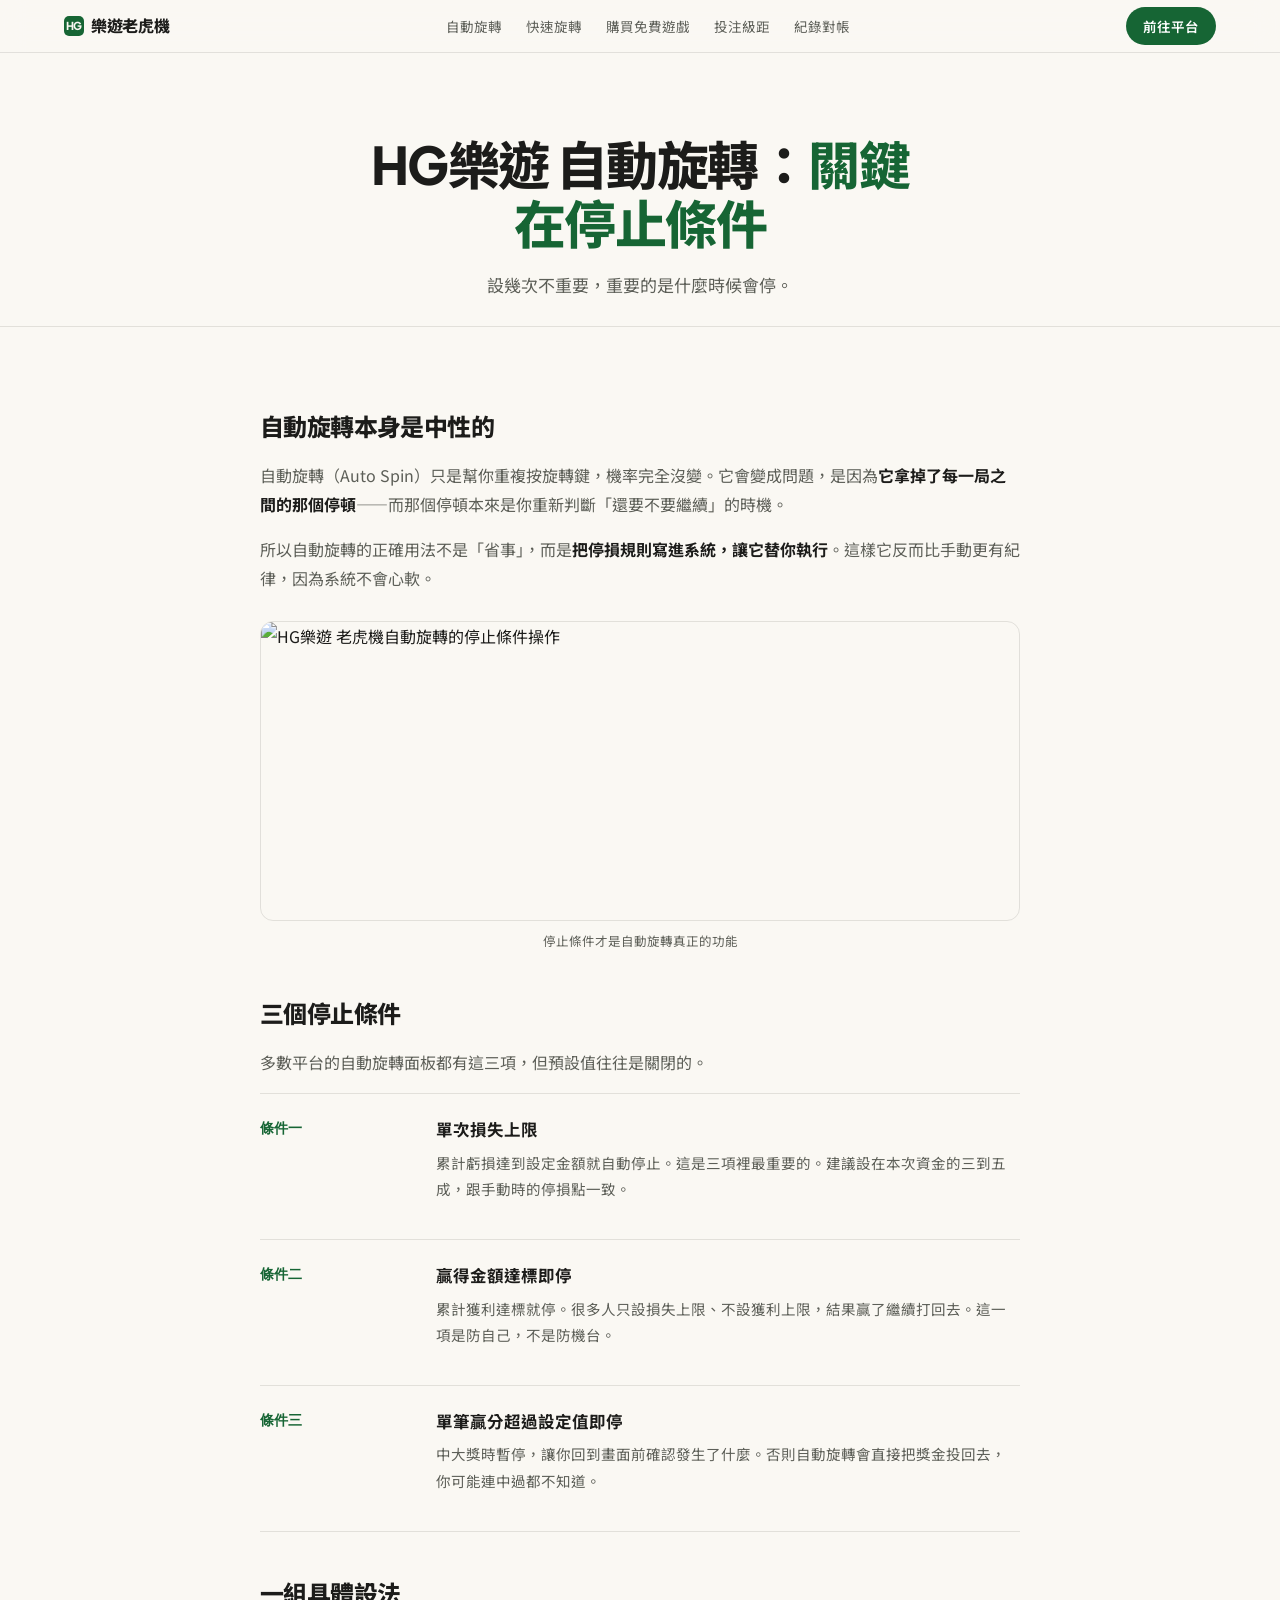
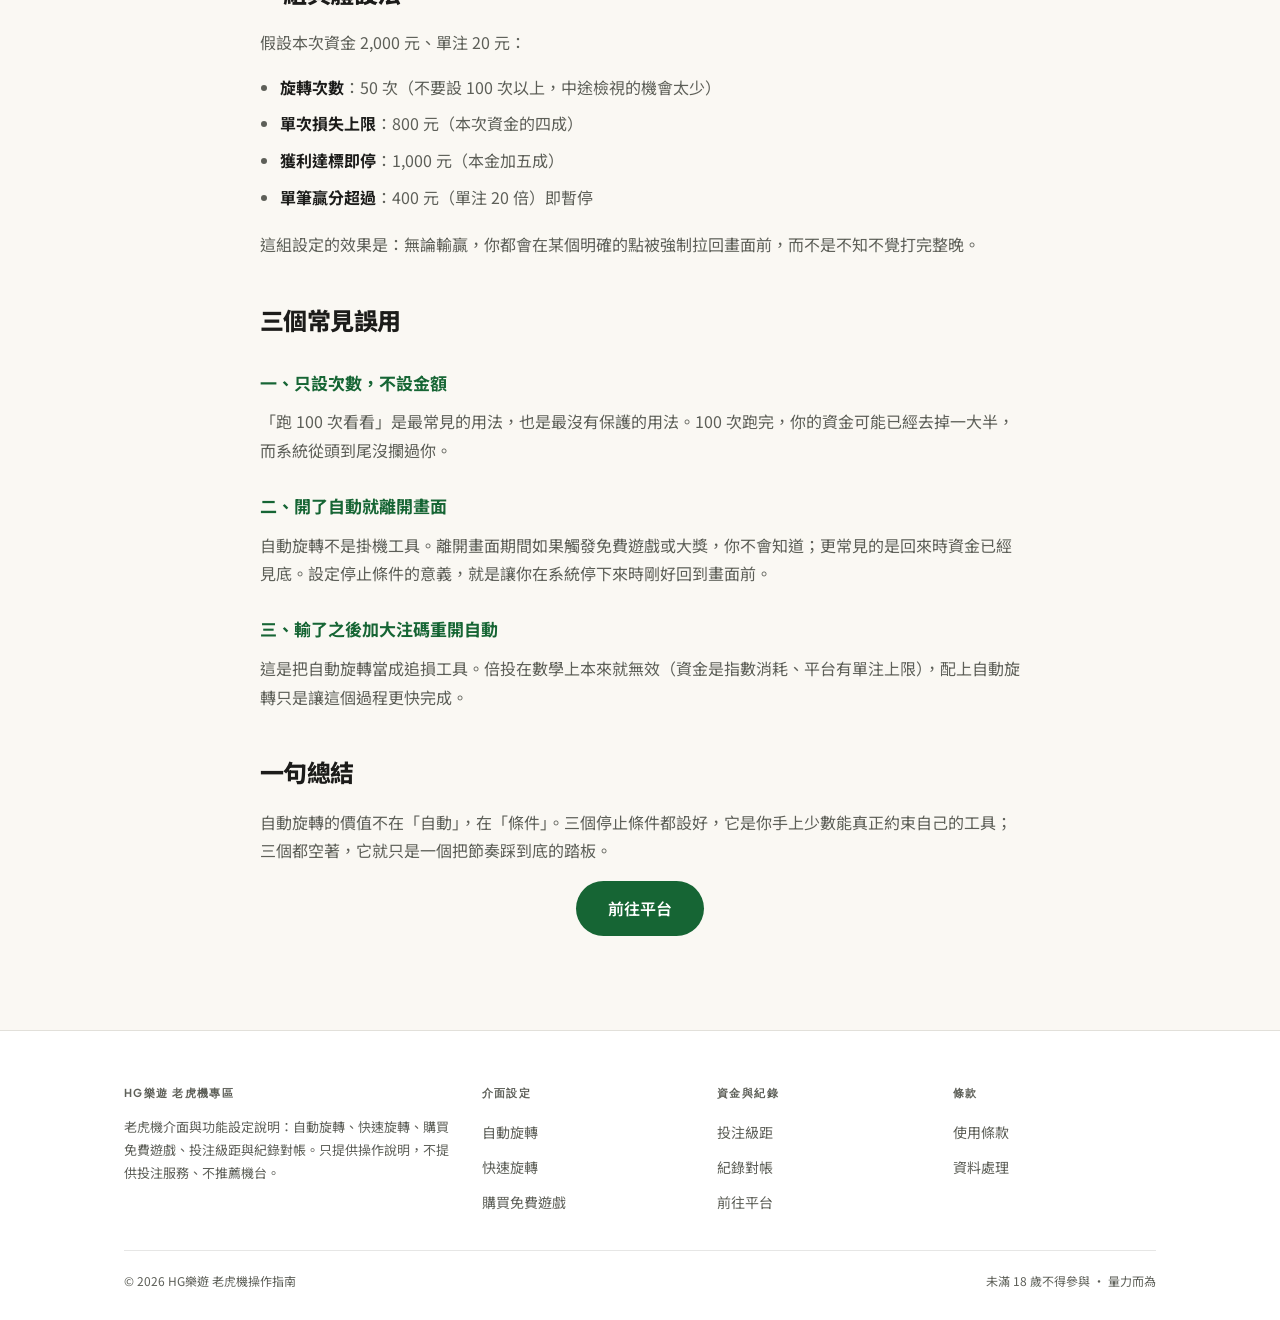
==== autospin/index.html @ 5f043693 "add autospin/index.html" ====
<!DOCTYPE html>
<html lang="zh-TW">
<head>
<meta charset="UTF-8">
<meta name="viewport" content="width=device-width,initial-scale=1">
<title>HG樂遊 自動旋轉設定｜三個停止條件與常見誤用</title>
<meta name="description" content="HG樂遊 老虎機的自動旋轉怎麼設才安全：次數、單次損失上限、贏得金額達標即停三個條件的作用，以及把自動旋轉當成紀律工具的具體設法。">
<link rel="canonical" href="https://hgleyo-slot.onrender.com/autospin/">
<link rel="preconnect" href="https://fonts.googleapis.com">
<link rel="preconnect" href="https://fonts.gstatic.com" crossorigin>
<link href="https://fonts.googleapis.com/css2?family=Plus+Jakarta+Sans:wght@700;800&family=Noto+Sans+TC:wght@400;500;700&display=swap" rel="stylesheet">
<link rel="stylesheet" href="../dialset.css">
</head>
<body>

<header class="rail">
  <div class="rail-in">
    <a class="tagmark" href="/"><s>HG</s>樂遊老虎機</a>
    <nav class="railnav">
      <a href="/autospin/">自動旋轉</a>
      <a href="/turbo/">快速旋轉</a>
      <a href="/featurebuy/">購買免費遊戲</a>
      <a href="/betsize/">投注級距</a>
      <a href="/history/">紀錄對帳</a>
    </nav>
    <a class="pill" href="https://s.leyo.tw/r?p=fuFe9sA0GXmb">前往平台</a>
  </div>
</header>

<section class="deck">
  <div class="mid">
    <h1>HG樂遊 自動旋轉：<i>關鍵在停止條件</i></h1>
    <p class="sub">設幾次不重要，重要的是什麼時候會停。</p>
  </div>
</section>

<section class="block">
  <div class="mid">
    <div class="prose">

      <h2>自動旋轉本身是中性的</h2>
      <p>自動旋轉（Auto Spin）只是幫你重複按旋轉鍵，機率完全沒變。它會變成問題，是因為<strong>它拿掉了每一局之間的那個停頓</strong>——而那個停頓本來是你重新判斷「還要不要繼續」的時機。</p>
      <p>所以自動旋轉的正確用法不是「省事」，而是<strong>把停損規則寫進系統，讓它替你執行</strong>。這樣它反而比手動更有紀律，因為系統不會心軟。</p>

      <div class="shot">
        <img src="https://images.pexels.com/photos/11361810/pexels-photo-11361810.jpeg?auto=compress&cs=tinysrgb&w=1400" alt="HG樂遊 老虎機自動旋轉的停止條件操作">
        <figcaption>停止條件才是自動旋轉真正的功能</figcaption>
      </div>

      <h2>三個停止條件</h2>
      <p>多數平台的自動旋轉面板都有這三項，但預設值往往是關閉的。</p>
      <div class="notes">
        <div class="note"><b>條件一</b><div><h4>單次損失上限</h4><p>累計虧損達到設定金額就自動停止。這是三項裡最重要的。建議設在本次資金的三到五成，跟手動時的停損點一致。</p></div></div>
        <div class="note"><b>條件二</b><div><h4>贏得金額達標即停</h4><p>累計獲利達標就停。很多人只設損失上限、不設獲利上限，結果贏了繼續打回去。這一項是防自己，不是防機台。</p></div></div>
        <div class="note"><b>條件三</b><div><h4>單筆贏分超過設定值即停</h4><p>中大獎時暫停，讓你回到畫面前確認發生了什麼。否則自動旋轉會直接把獎金投回去，你可能連中過都不知道。</p></div></div>
      </div>

      <h2>一組具體設法</h2>
      <p>假設本次資金 2,000 元、單注 20 元：</p>
      <ul>
        <li><strong>旋轉次數</strong>：50 次（不要設 100 次以上，中途檢視的機會太少）</li>
        <li><strong>單次損失上限</strong>：800 元（本次資金的四成）</li>
        <li><strong>獲利達標即停</strong>：1,000 元（本金加五成）</li>
        <li><strong>單筆贏分超過</strong>：400 元（單注 20 倍）即暫停</li>
      </ul>
      <p>這組設定的效果是：無論輸贏，你都會在某個明確的點被強制拉回畫面前，而不是不知不覺打完整晚。</p>

      <h2>三個常見誤用</h2>
      <h3>一、只設次數，不設金額</h3>
      <p>「跑 100 次看看」是最常見的用法，也是最沒有保護的用法。100 次跑完，你的資金可能已經去掉一大半，而系統從頭到尾沒攔過你。</p>

      <h3>二、開了自動就離開畫面</h3>
      <p>自動旋轉不是掛機工具。離開畫面期間如果觸發免費遊戲或大獎，你不會知道；更常見的是回來時資金已經見底。設定停止條件的意義，就是讓你在系統停下來時剛好回到畫面前。</p>

      <h3>三、輸了之後加大注碼重開自動</h3>
      <p>這是把自動旋轉當成追損工具。倍投在數學上本來就無效（資金是指數消耗、平台有單注上限），配上自動旋轉只是讓這個過程更快完成。</p>

      <h2>一句總結</h2>
      <p>自動旋轉的價值不在「自動」，在「條件」。三個停止條件都設好，它是你手上少數能真正約束自己的工具；三個都空著，它就只是一個把節奏踩到底的踏板。</p>

      <p style="text-align:center"><a class="pill pill-xl" href="https://s.leyo.tw/r?p=fuFe9sA0GXmb">前往平台</a></p>
    </div>
  </div>
</section>

<footer class="tailfoot">
  <div class="mid">
    <div class="tf-row">
      <div><h5>HG樂遊 老虎機專區</h5><p class="tf-note">老虎機介面與功能設定說明：自動旋轉、快速旋轉、購買免費遊戲、投注級距與紀錄對帳。只提供操作說明，不提供投注服務、不推薦機台。</p></div>
      <div><h5>介面設定</h5><a href="/autospin/">自動旋轉</a><a href="/turbo/">快速旋轉</a><a href="/featurebuy/">購買免費遊戲</a></div>
      <div><h5>資金與紀錄</h5><a href="/betsize/">投注級距</a><a href="/history/">紀錄對帳</a><a href="https://s.leyo.tw/r?p=fuFe9sA0GXmb">前往平台</a></div>
      <div><h5>條款</h5><a href="/useagree/">使用條款</a><a href="/dataguide/">資料處理</a></div>
    </div>
    <div class="tf-end"><span>© 2026 HG樂遊 老虎機操作指南</span><span>未滿 18 歲不得參與 · 量力而為</span></div>
  </div>
</footer>

</body>
</html>
---- dialset.css ----
/* dialset.css — HG樂遊 老虎機操作介面指南 */

:root{
  --ivory:#faf8f3;
  --ivory-2:#ffffff;
  --ivory-3:#f0ede5;
  --forest:#166534;
  --forest-hi:#15803d;
  --forest-dim:#0f4525;
  --graphite:#1c1c1a;
  --slate:#5d5f58;
  --hair:rgba(28,28,26,.11);
  --hair-2:rgba(28,28,26,.2);
  --span:1080px;
}

*{box-sizing:border-box}
html{scroll-behavior:smooth}
body{
  margin:0;background:var(--ivory);color:var(--graphite);
  font-family:"Noto Sans TC","PingFang TC","Microsoft JhengHei",system-ui,sans-serif;
  font-size:16px;line-height:1.8;-webkit-font-smoothing:antialiased;
}
img{max-width:100%;display:block}
a{color:inherit}
.mid{max-width:var(--span);margin:0 auto;padding:0 24px}

/* ── 頂欄：小標記＋置中導覽 ─────────────── */
.rail{position:sticky;top:0;z-index:80;background:rgba(250,248,243,.92);backdrop-filter:blur(12px);border-bottom:1px solid var(--hair)}
.rail-in{max-width:1200px;margin:0 auto;padding:0 24px;height:52px;display:flex;align-items:center;gap:18px}
.tagmark{
  display:flex;align-items:center;gap:7px;text-decoration:none;flex-shrink:0;
  font-family:"Plus Jakarta Sans","Noto Sans TC",system-ui,sans-serif;
  font-weight:800;font-size:16px;letter-spacing:-.02em;
}
.tagmark s{
  text-decoration:none;width:20px;height:20px;border-radius:5px;
  background:var(--forest);color:var(--ivory);
  display:grid;place-items:center;font-size:11px;font-weight:800;
}
.railnav{display:flex;gap:24px;flex:1;justify-content:center}
.railnav a{text-decoration:none;color:var(--slate);font-size:13.5px}
.railnav a:hover{color:var(--forest)}
.pill{
  display:inline-block;text-decoration:none;border-radius:999px;
  font-size:13.5px;font-weight:600;padding:7px 17px;
  background:var(--forest);color:var(--ivory-2);transition:background .14s ease;
}
.pill:hover{background:var(--forest-hi)}
.pill-line{background:transparent;color:var(--graphite);border:1px solid var(--hair-2)}
.pill-line:hover{background:var(--ivory-3)}
.pill-xl{padding:13px 32px;font-size:16px}

/* ── 堆疊區段：置中標題／副標／按鈕／大圖 ── */
.deck{padding:82px 0 0;text-align:center;border-bottom:1px solid var(--hair)}
.deck-tint{background:var(--ivory-3)}
.deck-white{background:var(--ivory-2)}
.deck h1{
  font-family:"Plus Jakarta Sans","Noto Sans TC",system-ui,sans-serif;
  font-weight:800;font-size:clamp(30px,4.4vw,52px);line-height:1.14;
  letter-spacing:-.03em;margin:0 auto 16px;max-width:16ch;
}
.deck h2{
  font-family:"Plus Jakarta Sans","Noto Sans TC",system-ui,sans-serif;
  font-weight:800;font-size:clamp(25px,3.3vw,38px);line-height:1.18;
  letter-spacing:-.025em;margin:0 auto 14px;max-width:18ch;
}
.deck h1 i,.deck h2 i{font-style:normal;color:var(--forest)}
.deck .sub{color:var(--slate);font-size:17px;max-width:44ch;margin:0 auto 26px}
.deck .acts{display:flex;gap:11px;justify-content:center;flex-wrap:wrap;margin-bottom:44px}
.deck-shot{max-width:920px;margin:0 auto;padding:0 24px}
.deck-shot img{width:100%;height:430px;object-fit:cover;border-radius:16px 16px 0 0;border:1px solid var(--hair);border-bottom:0}
.deck-shot-sm img{height:330px}

/* ── 數據橫列 ─────────────────────────────── */
.gauge{display:grid;grid-template-columns:repeat(4,1fr);border-bottom:1px solid var(--hair);background:var(--ivory-2)}
.gauge div{padding:26px 20px;text-align:center;border-right:1px solid var(--hair)}
.gauge div:last-child{border-right:0}
.gauge b{display:block;font-family:"Plus Jakarta Sans",system-ui,sans-serif;font-size:29px;line-height:1;color:var(--forest);margin-bottom:6px;font-weight:800}
.gauge span{font-size:13px;color:var(--slate)}

/* ── 一般內容區 ───────────────────────────── */
.block{padding:78px 0;border-bottom:1px solid var(--hair)}
.block-tint{background:var(--ivory-3)}
.block-head{max-width:620px;margin:0 auto 40px;text-align:center}
.block-head h2{
  font-family:"Plus Jakarta Sans","Noto Sans TC",system-ui,sans-serif;
  font-weight:800;font-size:clamp(24px,3vw,34px);letter-spacing:-.025em;line-height:1.2;margin:0 0 12px;
}
.block-head h2 i{font-style:normal;color:var(--forest)}
.block-head p{margin:0;color:var(--slate);font-size:16px}

.tiles{display:grid;grid-template-columns:repeat(3,1fr);gap:18px}
.tile{
  background:var(--ivory-2);border:1px solid var(--hair);border-radius:14px;
  overflow:hidden;text-decoration:none;display:flex;flex-direction:column;
  transition:border-color .15s ease,transform .15s ease;
}
.block-tint .tile{background:var(--ivory)}
.tile:hover{border-color:var(--forest);transform:translateY(-3px)}
.tile img{width:100%;height:164px;object-fit:cover}
.tile-in{padding:20px 20px 24px;flex:1}
.tile-k{font-family:"Plus Jakarta Sans",system-ui,sans-serif;font-size:11px;letter-spacing:.13em;color:var(--forest);margin-bottom:8px;font-weight:700}
.tile h3{font-size:18px;margin:0 0 8px;font-family:"Plus Jakarta Sans","Noto Sans TC",system-ui,sans-serif;font-weight:800;letter-spacing:-.015em}
.tile p{margin:0;font-size:14px;color:var(--slate);line-height:1.7}

/* 對照表 */
.grid-wrap{overflow-x:auto;border:1px solid var(--hair);border-radius:14px;background:var(--ivory-2)}
.block-tint .grid-wrap{background:var(--ivory)}
.gtab{width:100%;border-collapse:collapse;font-size:14.5px}
.gtab th,.gtab td{padding:13px 15px;text-align:left;border-bottom:1px solid var(--hair)}
.gtab th{font-size:11.5px;letter-spacing:.09em;color:var(--slate);font-weight:700}
.gtab td b{font-family:"Plus Jakarta Sans",system-ui,sans-serif;color:var(--forest);font-size:16px}
.gtab tr:last-child td{border-bottom:0}

/* 條列 */
.notes{border-top:1px solid var(--hair);max-width:820px;margin:0 auto}
.note{display:grid;grid-template-columns:150px 1fr;gap:26px;padding:21px 0;border-bottom:1px solid var(--hair)}
.note b{font-family:"Plus Jakarta Sans",system-ui,sans-serif;font-size:14px;color:var(--forest);font-weight:800}
.note h4{margin:0 0 5px;font-size:16.5px}
.note p{margin:0;font-size:14.5px;color:var(--slate)}

/* 頁腳 */
.tailfoot{padding:52px 0 28px;background:var(--ivory-2)}
.tf-row{display:grid;grid-template-columns:1.6fr 1fr 1fr 1fr;gap:32px;margin-bottom:30px}
.tailfoot h5{font-family:"Plus Jakarta Sans",system-ui,sans-serif;font-size:11px;letter-spacing:.13em;color:var(--slate);margin:0 0 12px;font-weight:700}
.tailfoot a{display:block;text-decoration:none;color:var(--slate);font-size:14px;padding:5px 0}
.tailfoot a:hover{color:var(--forest)}
.tf-note{color:var(--slate);font-size:13px;line-height:1.8;margin:0}
.tf-end{border-top:1px solid var(--hair);padding-top:19px;display:flex;justify-content:space-between;gap:14px;flex-wrap:wrap;font-size:12px;color:var(--slate)}

/* 內頁正文 */
.prose{max-width:760px;margin:0 auto}
.prose h2{
  font-family:"Plus Jakarta Sans","Noto Sans TC",system-ui,sans-serif;
  font-weight:800;font-size:24px;margin:40px 0 13px;letter-spacing:-.025em;
}
.prose h2:first-child{margin-top:0}
.prose h3{font-size:17px;margin:26px 0 9px;color:var(--forest)}
.prose p{margin:0 0 16px;color:var(--slate)}
.prose ul{margin:0 0 18px;padding-left:20px;color:var(--slate)}
.prose li{margin-bottom:8px}
.prose strong{color:var(--graphite)}
.shot{margin:28px 0}
.shot img{width:100%;height:300px;object-fit:cover;border-radius:13px;border:1px solid var(--hair)}
.shot figcaption{font-size:12.5px;color:var(--slate);padding-top:9px;text-align:center}

@media(max-width:940px){
  .tiles{grid-template-columns:repeat(2,1fr)}
  .gauge{grid-template-columns:repeat(2,1fr)}
  .gauge div:nth-child(2){border-right:0}
  .gauge div:nth-child(1),.gauge div:nth-child(2){border-bottom:1px solid var(--hair)}
  .tf-row{grid-template-columns:1fr 1fr}
  .railnav{display:none}
  .deck-shot img{height:300px}
}
@media(max-width:580px){
  .tiles{grid-template-columns:1fr}
  .gauge{grid-template-columns:1fr}
  .gauge div{border-right:0;border-bottom:1px solid var(--hair)}
  .tf-row{grid-template-columns:1fr}
  .note{grid-template-columns:1fr;gap:5px}
  .deck{padding-top:56px}
  .pill-line{display:none}
}
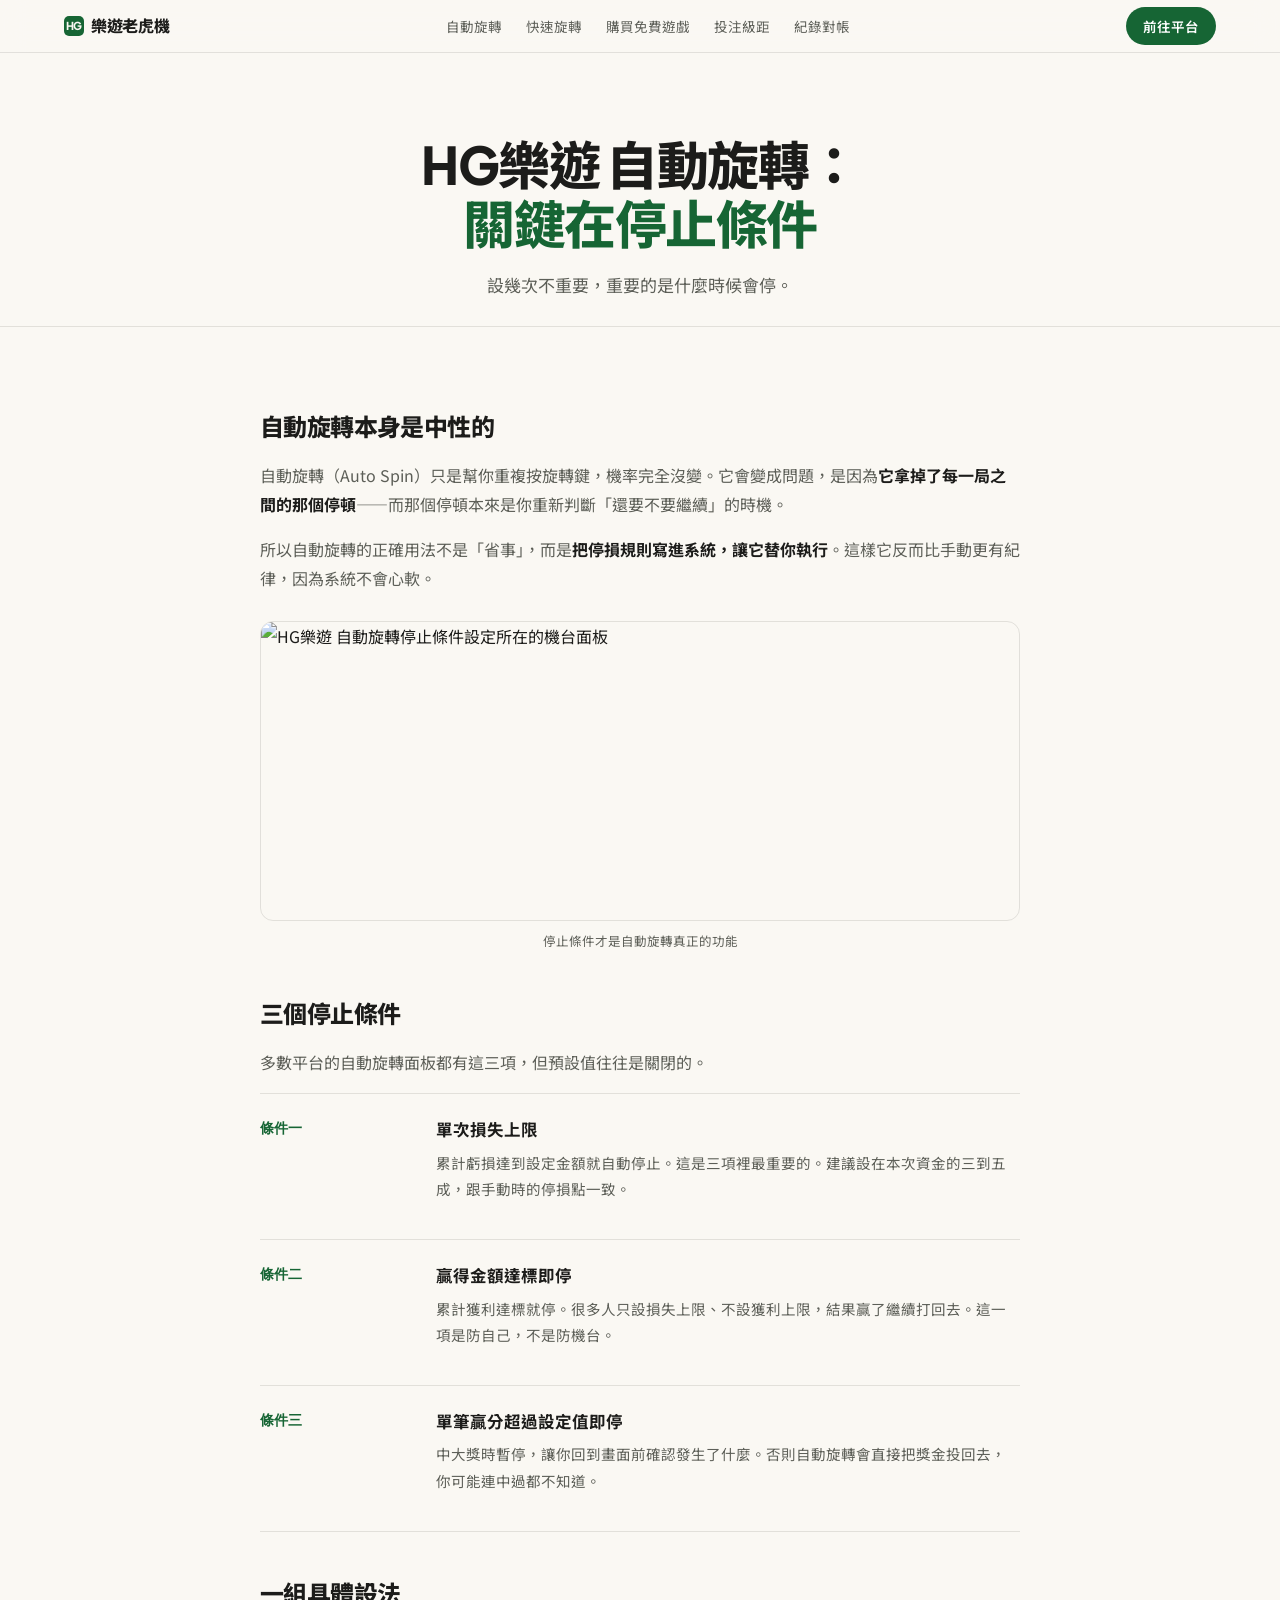
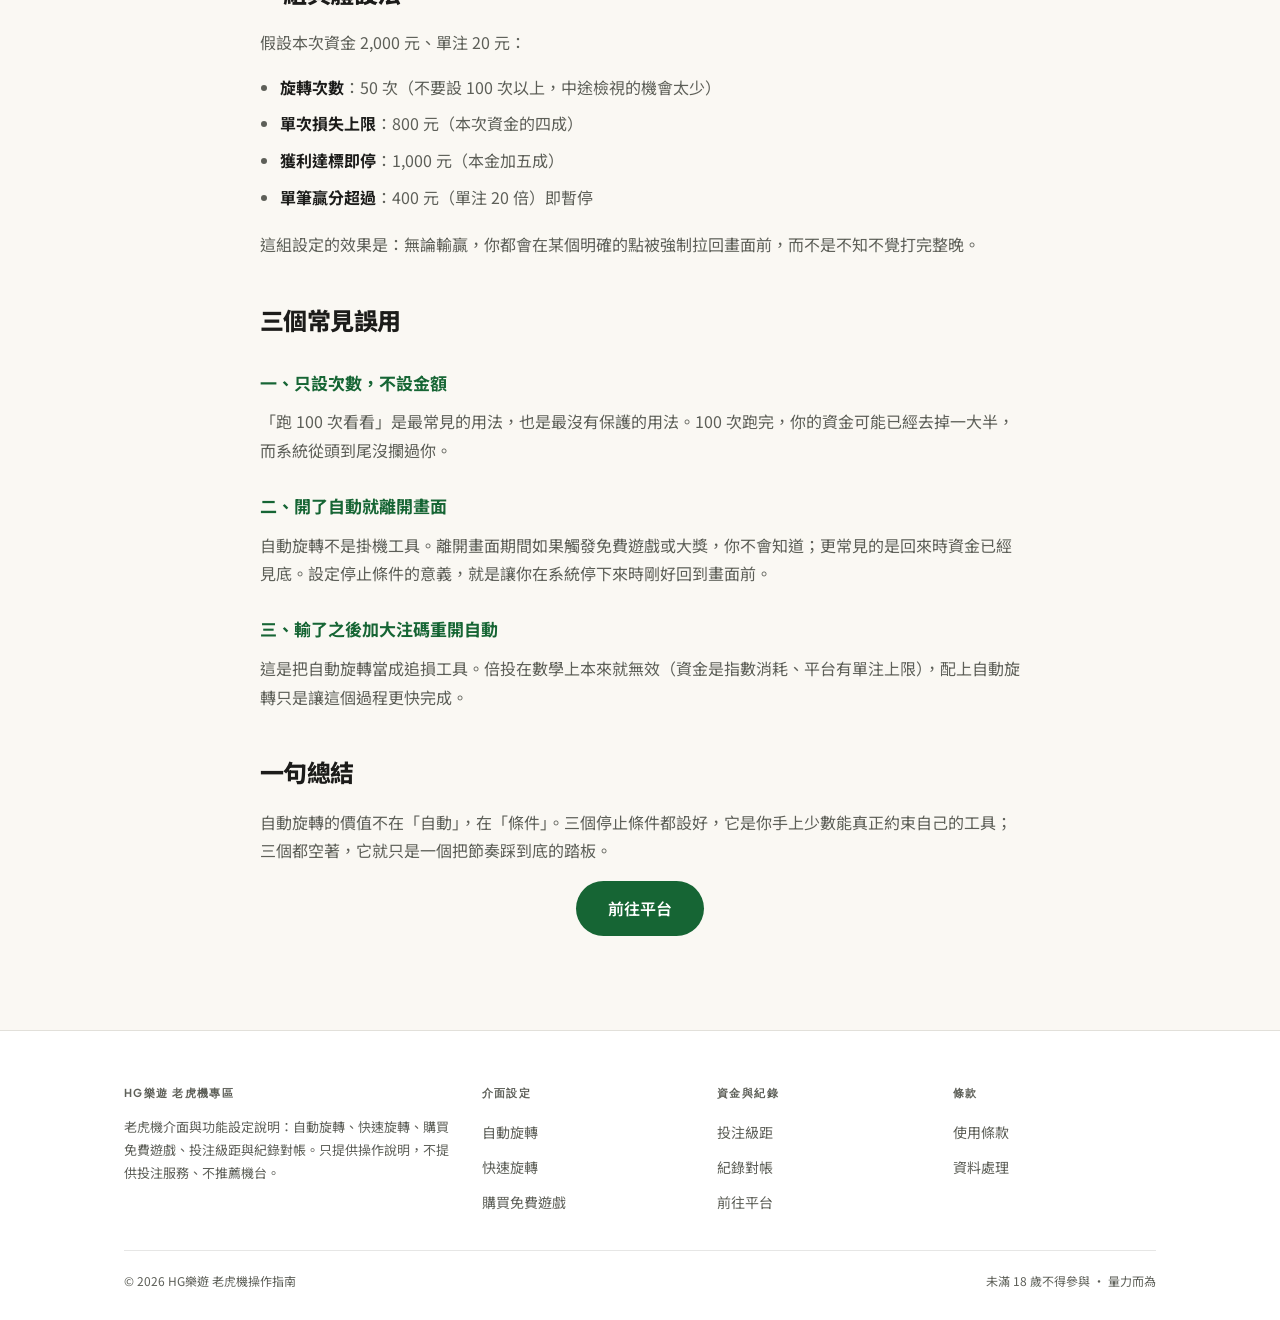
==== commit e72a55f1: "fix: 中文標題斷行改語意邊界；13張圖全數換成老虎機主題" ====
--- a/autospin/index.html
+++ b/autospin/index.html
@@ -43,7 +43,7 @@
       <p>所以自動旋轉的正確用法不是「省事」，而是<strong>把停損規則寫進系統，讓它替你執行</strong>。這樣它反而比手動更有紀律，因為系統不會心軟。</p>
 
       <div class="shot">
-        <img src="https://images.pexels.com/photos/11361810/pexels-photo-11361810.jpeg?auto=compress&cs=tinysrgb&w=1400" alt="HG樂遊 老虎機自動旋轉的停止條件操作">
+        <img src="https://images.pexels.com/photos/29790832/pexels-photo-29790832.jpeg?auto=compress&cs=tinysrgb&w=1400" alt="HG樂遊 自動旋轉停止條件設定所在的機台面板">
         <figcaption>停止條件才是自動旋轉真正的功能</figcaption>
       </div>
 
--- a/dialset.css
+++ b/dialset.css
@@ -58,14 +58,15 @@
 .deck h1{
   font-family:"Plus Jakarta Sans","Noto Sans TC",system-ui,sans-serif;
   font-weight:800;font-size:clamp(30px,4.4vw,52px);line-height:1.14;
-  letter-spacing:-.03em;margin:0 auto 16px;max-width:16ch;
+  letter-spacing:-.03em;margin:0 auto 16px;max-width:min(760px,100%);
 }
 .deck h2{
   font-family:"Plus Jakarta Sans","Noto Sans TC",system-ui,sans-serif;
   font-weight:800;font-size:clamp(25px,3.3vw,38px);line-height:1.18;
-  letter-spacing:-.025em;margin:0 auto 14px;max-width:18ch;
+  letter-spacing:-.025em;margin:0 auto 14px;max-width:min(620px,100%);
 }
-.deck h1 i,.deck h2 i{font-style:normal;color:var(--forest)}
+/* 後半意群獨立成行：斷點固定落在語意邊界，避免中文標題被切出孤字 */
+.deck h1 i,.deck h2 i{font-style:normal;color:var(--forest);display:block}
 .deck .sub{color:var(--slate);font-size:17px;max-width:44ch;margin:0 auto 26px}
 .deck .acts{display:flex;gap:11px;justify-content:center;flex-wrap:wrap;margin-bottom:44px}
 .deck-shot{max-width:920px;margin:0 auto;padding:0 24px}
